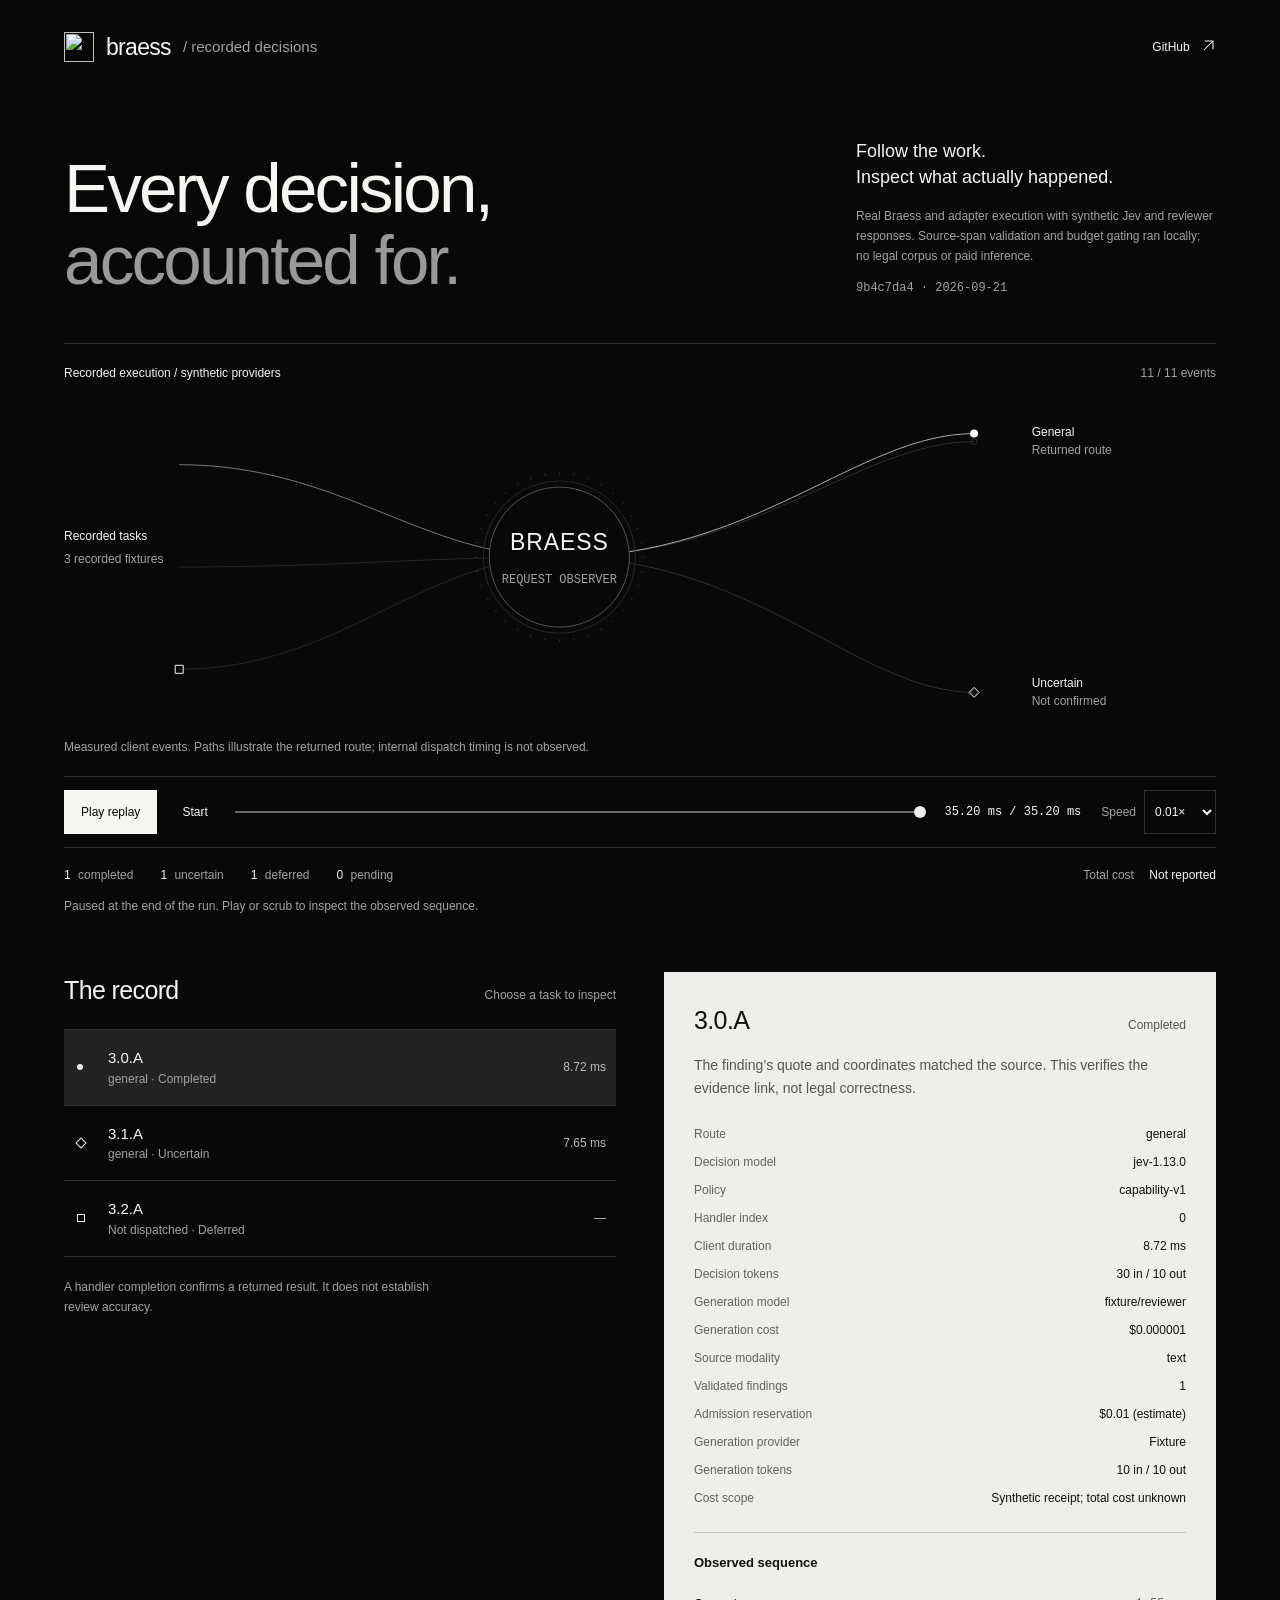
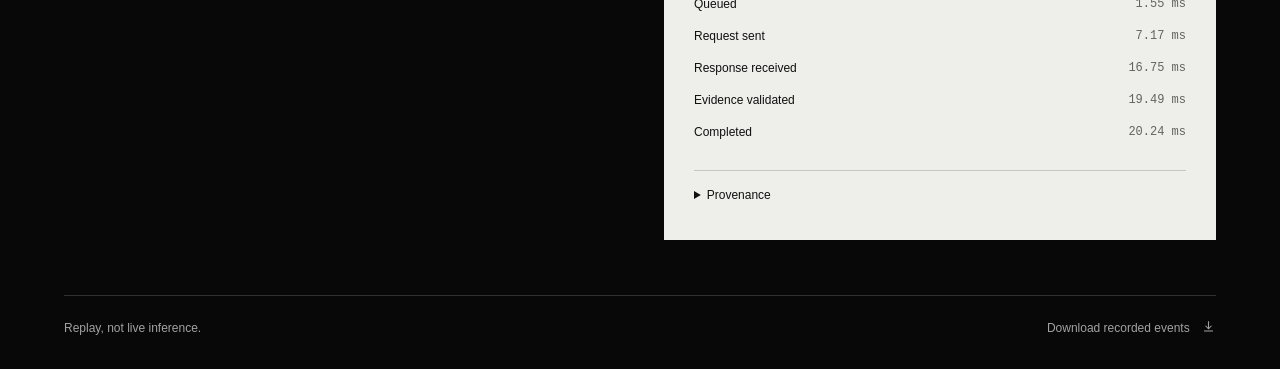
==== demo/web/index.html @ 8341dd3b "Replay validated fleet outcomes and budget deferrals" ====
<!doctype html>
<html lang="en">
<head>
<meta charset="utf-8"><meta name="viewport" content="width=device-width, initial-scale=1">
<meta name="theme-color" content="#080808"><meta name="robots" content="noindex">
<title>Recorded decisions — Braess Router</title>
<link rel="icon" href="/assets/mark.svg" type="image/svg+xml">
<link rel="stylesheet" href="style.css"><script src="app.js" defer></script>
</head>
<body>
<a class="skip" href="#controls">Skip to replay controls</a>
<header><a class="brand" href="https://copyleftdev.github.io/braess-router/"><img src="/assets/mark.svg" alt="" width="30" height="30">braess <span>/ recorded decisions</span></a><a href="https://github.com/copyleftdev/braess-router">GitHub <svg viewBox="0 0 20 20" aria-hidden="true"><path d="M4 16 16 4M5 4h11v11"/></svg></a></header>
<main>
<section class="intro"><h1>Every decision,<br><span>accounted for.</span></h1><div class="scope"><p>Follow the work.<br>Inspect what actually happened.</p><p id="scope">Loading the recorded run…</p><p class="run-id" id="run-id"></p></div></section>
<section class="instrument" aria-label="Recorded routing activity">
<div class="instrument-top"><span id="scope-label">Loading evidence</span><span id="event-count">—</span></div>
<div class="stage"><canvas id="flow" aria-hidden="true"></canvas><div class="intake">Recorded tasks<span id="task-total">—</span></div><div class="aperture"><strong>BRAESS</strong><span>REQUEST OBSERVER</span></div><div id="lanes"></div></div>
<p class="path-note">Measured client events. Paths illustrate the returned route; internal dispatch timing is not observed.</p>
<div id="controls" class="controls"><button id="play" disabled>Play replay</button><button id="reset" disabled>Start</button><label class="scrubber">Recorded time<input type="range" id="seek" min="0" max="1000" value="1000" disabled aria-label="Recorded time"></label><output id="time">—</output><label class="speed">Speed<select id="speed"><option value="0.001">0.001×</option><option value="0.01" selected>0.01×</option><option value="0.1">0.1×</option><option value="1">1×</option></select></label></div>
<div class="run-summary" aria-live="off"><p><strong id="completed">—</strong> completed</p><p><strong id="uncertain">—</strong> uncertain</p><p><strong id="deferred">—</strong> deferred</p><p><strong id="pending">—</strong> pending</p><p>Total cost <strong id="cost">Not reported</strong></p></div>
<p id="status" role="status" class="status">Loading replay data. No provider calls are made by this page.</p>
</section>
<section class="review" aria-label="Task evidence"><div class="task-index"><div class="section-title"><h2>The record</h2><span>Choose a task to inspect</span></div><div id="tasks"></div><p class="record-note">A handler completion confirms a returned result. It does not establish review accuracy.</p></div><aside class="evidence" aria-label="Selected task details"><div class="evidence-heading"><h2 id="selected-title">Select a task</h2><span id="selected-state"></span></div><p id="selected-description">The original event sequence will appear here.</p><dl id="facts"></dl><h3>Observed sequence</h3><ol id="sequence"></ol><details><summary>Provenance</summary><p id="provenance"></p></details></aside></section>
<footer><span>Replay, not live inference.</span><a href="replay.json" download>Download recorded events <svg viewBox="0 0 20 20" aria-hidden="true"><path d="M10 3v10m-4-4 4 4 4-4M4 16h12"/></svg></a></footer>
</main><noscript><p class="noscript">Enable JavaScript to explore the replay, or <a href="replay.json">read the recorded events</a>.</p></noscript>
</body></html>
---- demo/web/style.css ----
@font-face{font-family:Archivo;src:url('/assets/archivo-400.woff2') format('woff2');font-weight:400;font-display:swap}
@font-face{font-family:Archivo;src:url('/assets/archivo-600.woff2') format('woff2');font-weight:600;font-display:swap}
:root{--bg:#080808;--ink:#f5f5f2;--muted:#a2a2a2;--line:#303030;--paper:#eeeeea;--gutter:clamp(22px,5vw,76px)}
*{box-sizing:border-box}body{margin:0;background:var(--bg);color:var(--ink);font:400 15px/1.5 Archivo,Helvetica,sans-serif;-webkit-font-smoothing:antialiased}::selection{background:#eee;color:#080808}html{scrollbar-color:#777 var(--bg)}a{color:inherit;text-decoration:none;text-underline-offset:5px}a:hover{text-decoration:underline}button,input,select{font:inherit}button,select{cursor:pointer}button:disabled,input:disabled{opacity:.4;cursor:default}button:focus-visible,a:focus-visible,input:focus-visible,select:focus-visible,summary:focus-visible{outline:2px solid currentColor;outline-offset:5px}button{border:0;border-radius:0}svg{width:15px;height:15px;stroke:currentColor;fill:none;stroke-width:1.4;vertical-align:-2px;margin-left:8px}header,main{max-width:1600px;margin:auto;padding-inline:var(--gutter)}header{height:94px;display:flex;align-items:center;justify-content:space-between;gap:20px;font-size:12px}.brand{display:flex;align-items:center;gap:12px;font-size:23px;letter-spacing:-.03em}.brand span{color:var(--muted);font-size:15px;letter-spacing:0}p,h1,h2,h3{margin:0}.intro{display:flex;align-items:flex-end;justify-content:space-between;gap:50px;padding:44px 0 46px}h1{font-size:clamp(43px,5.4vw,80px);line-height:1.04;letter-spacing:-.04em;font-weight:400}h1 span{color:#999}.scope{max-width:360px}.scope>p:first-child{font-size:18px;line-height:1.45}.scope #scope{font-size:12px;line-height:1.65;color:var(--muted);margin-top:17px}.run-id{font:12px/1.5 monospace;color:var(--muted);margin-top:12px}.instrument{border-top:1px solid var(--line)}.instrument-top{display:flex;justify-content:space-between;padding:20px 0;font-size:12px;color:var(--muted);gap:20px}.instrument-top>span:first-child{color:var(--ink)}.stage{height:330px;position:relative}canvas{width:100%;height:100%;display:block}.intake{position:absolute;left:0;top:38%;font-size:12px}.intake span{display:block;color:var(--muted);margin-top:5px}.aperture{position:absolute;left:43%;top:47%;transform:translate(-50%,-50%);text-align:center;pointer-events:none}.aperture strong{font-size:23px;font-weight:400;letter-spacing:.04em}.aperture span{display:block;font:12px/1.5 monospace;color:var(--muted);margin-top:12px}.lane{position:absolute;left:84%;transform:translateY(-50%);font-size:12px;white-space:nowrap}.lane span{display:block;color:var(--muted);font-size:12px}.path-note{font-size:12px;color:var(--muted);padding:6px 0 20px}.controls{border-block:1px solid var(--line);padding:13px 0;display:flex;align-items:center;gap:20px}.controls button{min-height:44px;padding:10px 17px;background:var(--ink);color:var(--bg);font-size:12px}.controls button:hover:not(:disabled){background:#cecece}#reset{background:transparent;color:var(--ink);padding-inline:5px}.scrubber{flex:1;font-size:0}.scrubber input{width:100%;accent-color:var(--ink);cursor:pointer;min-height:35px}input[type=range]{appearance:none;background:transparent}input[type=range]::-webkit-slider-runnable-track{height:2px;background:#686868}input[type=range]::-webkit-slider-thumb{appearance:none;width:12px;height:12px;background:#eee;margin-top:-5px;border-radius:50%}input[type=range]::-moz-range-track{height:2px;background:#686868}input[type=range]::-moz-range-thumb{width:12px;height:12px;background:#eee;border:0}.controls output{font:12px/1.5 monospace;min-width:115px;text-align:right}.speed{font-size:12px;color:var(--muted);display:flex;align-items:center;gap:8px}select{font-size:12px;flex-shrink:0;background:var(--bg);color:var(--ink);padding:10px 6px;border:1px solid var(--line);border-radius:0;min-height:44px}.run-summary{display:flex;gap:27px;align-items:center;padding-top:18px;font-size:12px;color:var(--muted);font-variant-numeric:tabular-nums}.run-summary strong{font-weight:400;color:var(--ink);margin-right:4px}.run-summary p:last-child{margin-left:auto}.run-summary p:last-child strong{margin:0 0 0 12px}.status{font-size:12px;color:var(--muted);margin-top:13px;min-height:20px}.review{display:grid;grid-template-columns:1fr 1fr;gap:48px;margin-top:55px;margin-bottom:55px}.section-title{display:flex;justify-content:space-between;align-items:baseline;gap:16px;margin-bottom:20px}h2{font-size:25px;font-weight:400;letter-spacing:-.025em}.section-title span{font-size:12px;color:var(--muted)}.task-row{display:grid;grid-template-columns:22px 1fr auto;gap:12px;align-items:center;text-align:left;width:100%;border-top:1px solid var(--line);background:transparent;color:var(--ink);padding:17px 10px;min-height:65px}.task-row:last-child{border-bottom:1px solid var(--line)}.task-row:hover{background:#171717}.task-row[aria-pressed=true]{background:#222}.task-row small{display:block;font-size:12px;color:var(--muted)}.task-row>span:last-child{font-size:12px;color:#bbb}.signal{width:6px;height:6px;background:#eee;border-radius:50%;margin-left:3px}.task-row[data-state=task_uncertain] .signal{background:transparent;border:1px solid #eee;border-radius:0;transform:rotate(45deg);width:8px;height:8px}.record-note{font-size:12px;line-height:1.7;color:var(--muted);margin-top:20px;max-width:58ch}.evidence{background:var(--paper);color:#101010;padding:30px;align-self:start}.evidence-heading{display:flex;align-items:baseline;justify-content:space-between;gap:16px}.evidence-heading span{font-size:12px;color:#555}.evidence>p{font-size:14px;line-height:1.65;margin-top:15px;color:#555}.evidence dl{margin:25px 0;display:grid;grid-template-columns:1fr 1.4fr;gap:10px 16px;font-size:12px}.evidence dt{color:#626262}.evidence dd{margin:0;text-align:right;overflow-wrap:anywhere}.evidence h3{font-size:13px;font-weight:600;border-top:1px solid #c6c6c3;padding-top:20px}.evidence ol{list-style:none;padding:0;margin:15px 0 22px}.evidence li{display:flex;justify-content:space-between;gap:20px;font-size:12px;padding:7px 0}.evidence time{font-family:monospace;font-size:12px;color:#626262}.evidence details{font-size:12px;border-top:1px solid #c6c6c3;padding-top:15px}.evidence summary{cursor:pointer;min-height:24px}.evidence details p{font:12px/1.7 monospace;overflow-wrap:anywhere;margin-top:12px;color:#555}footer{border-top:1px solid var(--line);padding:23px 0 32px;display:flex;justify-content:space-between;gap:20px;font-size:12px;color:var(--muted)}.skip{position:fixed;left:20px;top:0;padding:15px;background:#eee;color:#111;z-index:5;transform:translateY(-150%)}.skip:focus{transform:none}.noscript{padding:30px}
@media(max-width:850px){.intro{gap:25px}.scope{max-width:270px}.review{gap:25px}.aperture strong{font-size:19px}.aperture span{font-size:12px}.lane{left:82%}.controls{gap:12px}.speed{font-size:0}.controls output{min-width:100px}}
@media(max-width:600px){header{height:76px}.brand{font-size:21px}.brand span{font-size:12px;max-width:100px;line-height:1.2}.brand img{width:24px}.intro{display:block;padding:26px 0 30px}h1{font-size:50px}.scope{max-width:none;margin-top:24px}.scope>p:first-child{font-size:16px}.scope #scope{margin-top:12px}.run-id{font-size:12px}.stage{height:300px}.aperture{left:43%;top:47%}.aperture strong{font-size:15px}.aperture span{display:none}.lane{left:76%;font-size:12px}.lane span{font-size:12px}.intake{top:0;font-size:12px}.intake span{display:inline;margin-left:6px}.controls{flex-wrap:wrap;gap:12px}.controls button{padding:10px 12px}.scrubber{order:5;flex-basis:100%}.controls output{margin-left:auto}.speed{font-size:0}.run-summary{gap:12px;flex-wrap:wrap}.run-summary p:last-child{margin-left:0;flex-basis:100%}.path-note{line-height:1.7}.review{grid-template-columns:1fr;margin-top:35px;gap:28px}.section-title span{font-size:12px}.evidence{padding:24px}.instrument-top{font-size:12px}.evidence dl{grid-template-columns:1fr 1.5fr}.status{line-height:1.7}footer{align-items:baseline;font-size:12px}.task-row{min-height:67px}}
@media(prefers-reduced-motion:reduce){*{scroll-behavior:auto!important}}

.task-row[data-state=task_deferred] .signal{background:transparent;border:1px solid #eee;border-radius:0;width:8px;height:8px}
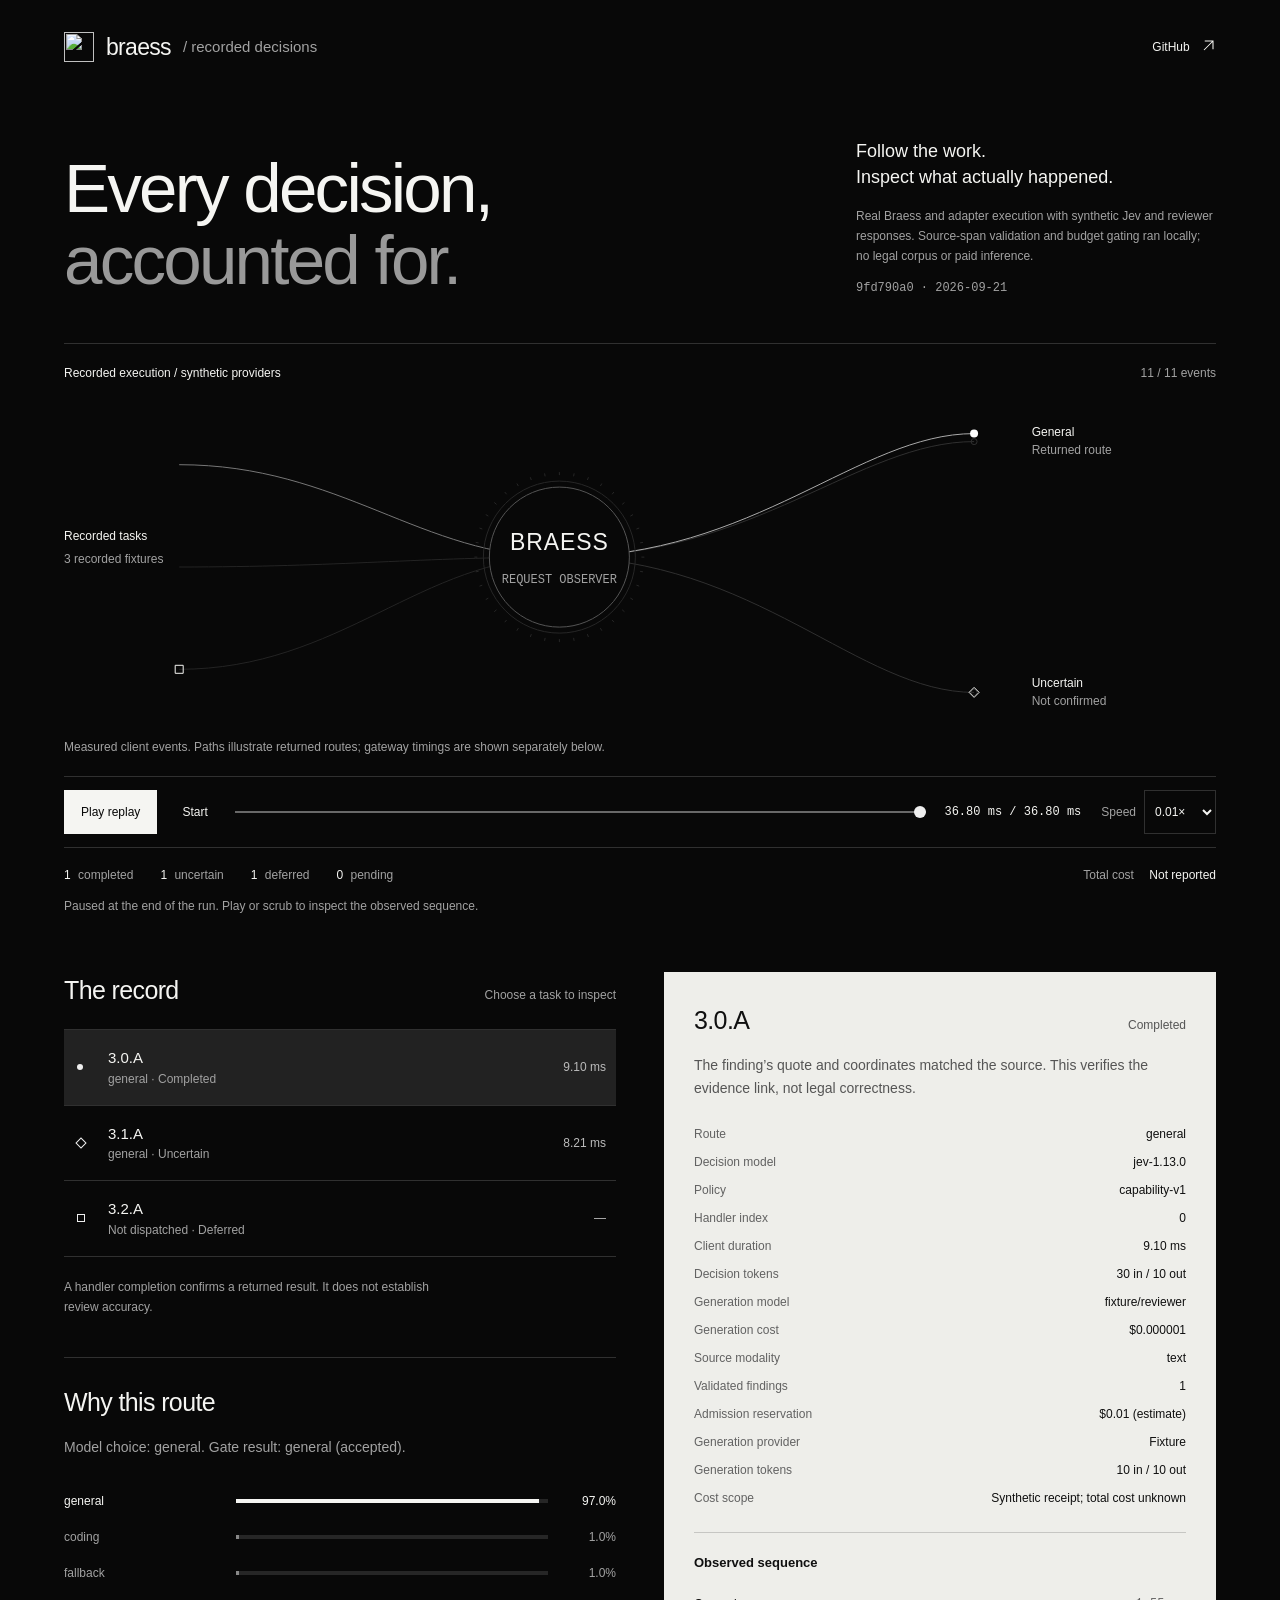
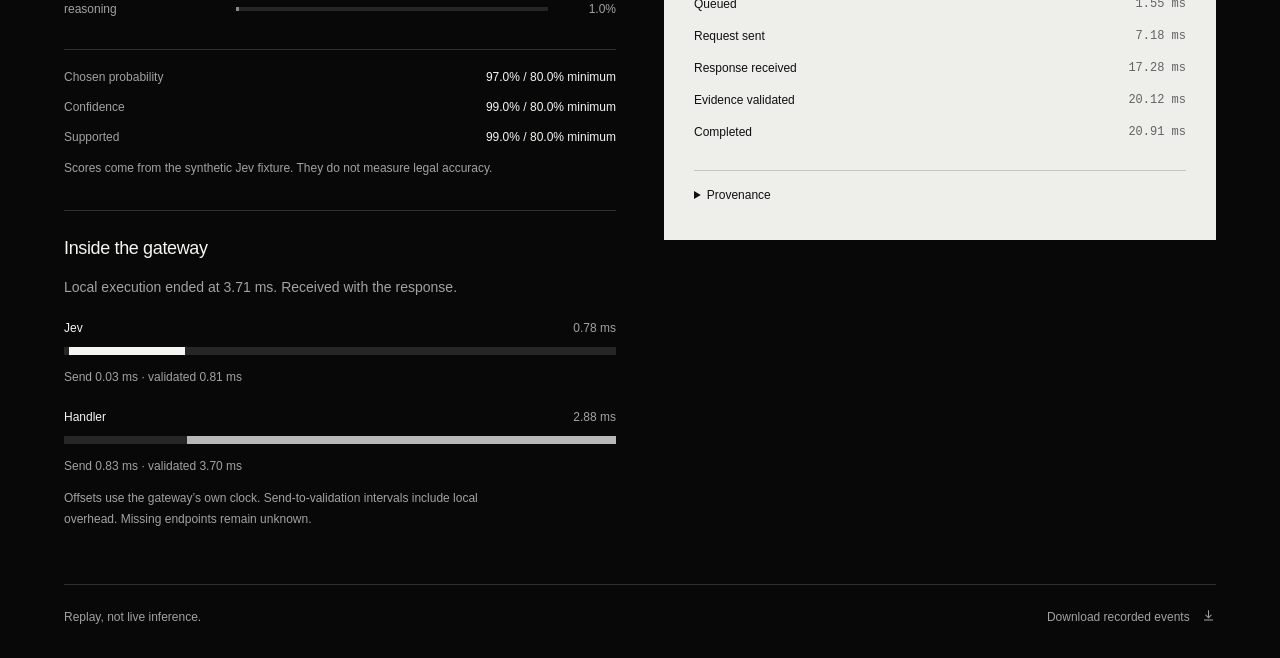
==== commit 26f93409: "Visualize routing evidence and capture a replay film draft" ====
--- a/demo/web/index.html
+++ b/demo/web/index.html
@@ -15,12 +15,35 @@
 <section class="instrument" aria-label="Recorded routing activity">
 <div class="instrument-top"><span id="scope-label">Loading evidence</span><span id="event-count">—</span></div>
 <div class="stage"><canvas id="flow" aria-hidden="true"></canvas><div class="intake">Recorded tasks<span id="task-total">—</span></div><div class="aperture"><strong>BRAESS</strong><span>REQUEST OBSERVER</span></div><div id="lanes"></div></div>
-<p class="path-note">Measured client events. Paths illustrate the returned route; internal dispatch timing is not observed.</p>
+<p class="path-note">Measured client events. Paths illustrate returned routes; gateway timings are shown separately below.</p>
 <div id="controls" class="controls"><button id="play" disabled>Play replay</button><button id="reset" disabled>Start</button><label class="scrubber">Recorded time<input type="range" id="seek" min="0" max="1000" value="1000" disabled aria-label="Recorded time"></label><output id="time">—</output><label class="speed">Speed<select id="speed"><option value="0.001">0.001×</option><option value="0.01" selected>0.01×</option><option value="0.1">0.1×</option><option value="1">1×</option></select></label></div>
 <div class="run-summary" aria-live="off"><p><strong id="completed">—</strong> completed</p><p><strong id="uncertain">—</strong> uncertain</p><p><strong id="deferred">—</strong> deferred</p><p><strong id="pending">—</strong> pending</p><p>Total cost <strong id="cost">Not reported</strong></p></div>
 <p id="status" role="status" class="status">Loading replay data. No provider calls are made by this page.</p>
 </section>
-<section class="review" aria-label="Task evidence"><div class="task-index"><div class="section-title"><h2>The record</h2><span>Choose a task to inspect</span></div><div id="tasks"></div><p class="record-note">A handler completion confirms a returned result. It does not establish review accuracy.</p></div><aside class="evidence" aria-label="Selected task details"><div class="evidence-heading"><h2 id="selected-title">Select a task</h2><span id="selected-state"></span></div><p id="selected-description">The original event sequence will appear here.</p><dl id="facts"></dl><h3>Observed sequence</h3><ol id="sequence"></ol><details><summary>Provenance</summary><p id="provenance"></p></details></aside></section>
+<section class="review" aria-label="Task evidence">
+  <div class="task-index">
+    <div class="section-title"><h2>The record</h2><span>Choose a task to inspect</span></div>
+    <div id="tasks"></div>
+    <p class="record-note">A handler completion confirms a returned result. It does not establish review accuracy.</p>
+    <section class="decision-study" aria-labelledby="decision-heading">
+      <h2 id="decision-heading">Why this route</h2>
+      <p id="decision-summary">Select a recorded task to inspect its decision.</p>
+      <div id="route-scores" aria-label="Recorded route probabilities"></div>
+      <dl id="gate-scores"></dl>
+      <p id="score-note" class="study-note" hidden>Scores come from the synthetic Jev fixture. They do not measure legal accuracy.</p>
+      <h3>Inside the gateway</h3>
+      <p id="timing-summary">No timing evidence selected.</p>
+      <div id="stage-times"></div>
+      <p class="study-note">Offsets use the gateway’s own clock. Send-to-validation intervals include local overhead. Missing endpoints remain unknown.</p>
+    </section>
+  </div>
+  <aside class="evidence" aria-label="Selected task details">
+    <div class="evidence-heading"><h2 id="selected-title">Select a task</h2><span id="selected-state"></span></div>
+    <p id="selected-description">The original event sequence will appear here.</p>
+    <dl id="facts"></dl><h3>Observed sequence</h3><ol id="sequence"></ol>
+    <details><summary>Provenance</summary><p id="provenance"></p></details>
+  </aside>
+</section>
 <footer><span>Replay, not live inference.</span><a href="replay.json" download>Download recorded events <svg viewBox="0 0 20 20" aria-hidden="true"><path d="M10 3v10m-4-4 4 4 4-4M4 16h12"/></svg></a></footer>
 </main><noscript><p class="noscript">Enable JavaScript to explore the replay, or <a href="replay.json">read the recorded events</a>.</p></noscript>
 </body></html>
--- a/demo/web/style.css
+++ b/demo/web/style.css
@@ -7,3 +7,15 @@
 @media(prefers-reduced-motion:reduce){*{scroll-behavior:auto!important}}
 
 .task-row[data-state=task_deferred] .signal{background:transparent;border:1px solid #eee;border-radius:0;width:8px;height:8px}
+.decision-study{margin-top:40px;border-top:1px solid var(--line);padding-top:26px}
+.decision-study>p{font-size:14px;line-height:1.65;color:var(--muted);margin-top:14px;max-width:65ch}
+.decision-study h3{font-size:18px;font-weight:400;letter-spacing:-.02em;margin-top:32px;border-top:1px solid var(--line);padding-top:24px}
+#route-scores{margin-top:24px}.score-row{display:grid;grid-template-columns:minmax(70px,1fr) 2fr 52px;align-items:center;gap:16px;padding:9px 0;font-size:12px;color:var(--muted)}
+.score-row[data-choice=true]{color:var(--ink)}.score-track{height:4px;background:#262626;position:relative}.score-fill{display:block;height:100%;background:#888}.score-row[data-choice=true] .score-fill{background:var(--ink)}
+.score-value{text-align:right;font-variant-numeric:tabular-nums}.score-row>span:first-child{overflow-wrap:anywhere}
+#gate-scores{display:grid;grid-template-columns:1fr auto;gap:12px;font-size:12px;margin:22px 0 0;border-top:1px solid var(--line);padding-top:18px}
+#gate-scores:empty{display:none}#gate-scores dt{color:var(--muted)}#gate-scores dd{margin:0;text-align:right;font-variant-numeric:tabular-nums}
+.decision-study .study-note{font-size:12px;line-height:1.7;color:var(--muted);margin-top:12px}
+.timing-row{margin-top:20px}.timing-label{display:flex;justify-content:space-between;gap:16px;font-size:12px}.timing-label>span:last-child{font-variant-numeric:tabular-nums;color:var(--muted)}
+.timing-track{height:8px;background:#262626;position:relative;margin-top:10px}.timing-fill{position:absolute;height:100%;background:#b7b7b7}.timing-row:first-child .timing-fill{background:var(--ink)}
+@media(max-width:600px){.score-row{gap:12px;grid-template-columns:80px 1fr 45px}#gate-scores{gap:10px 12px}.decision-study{margin-top:32px}}
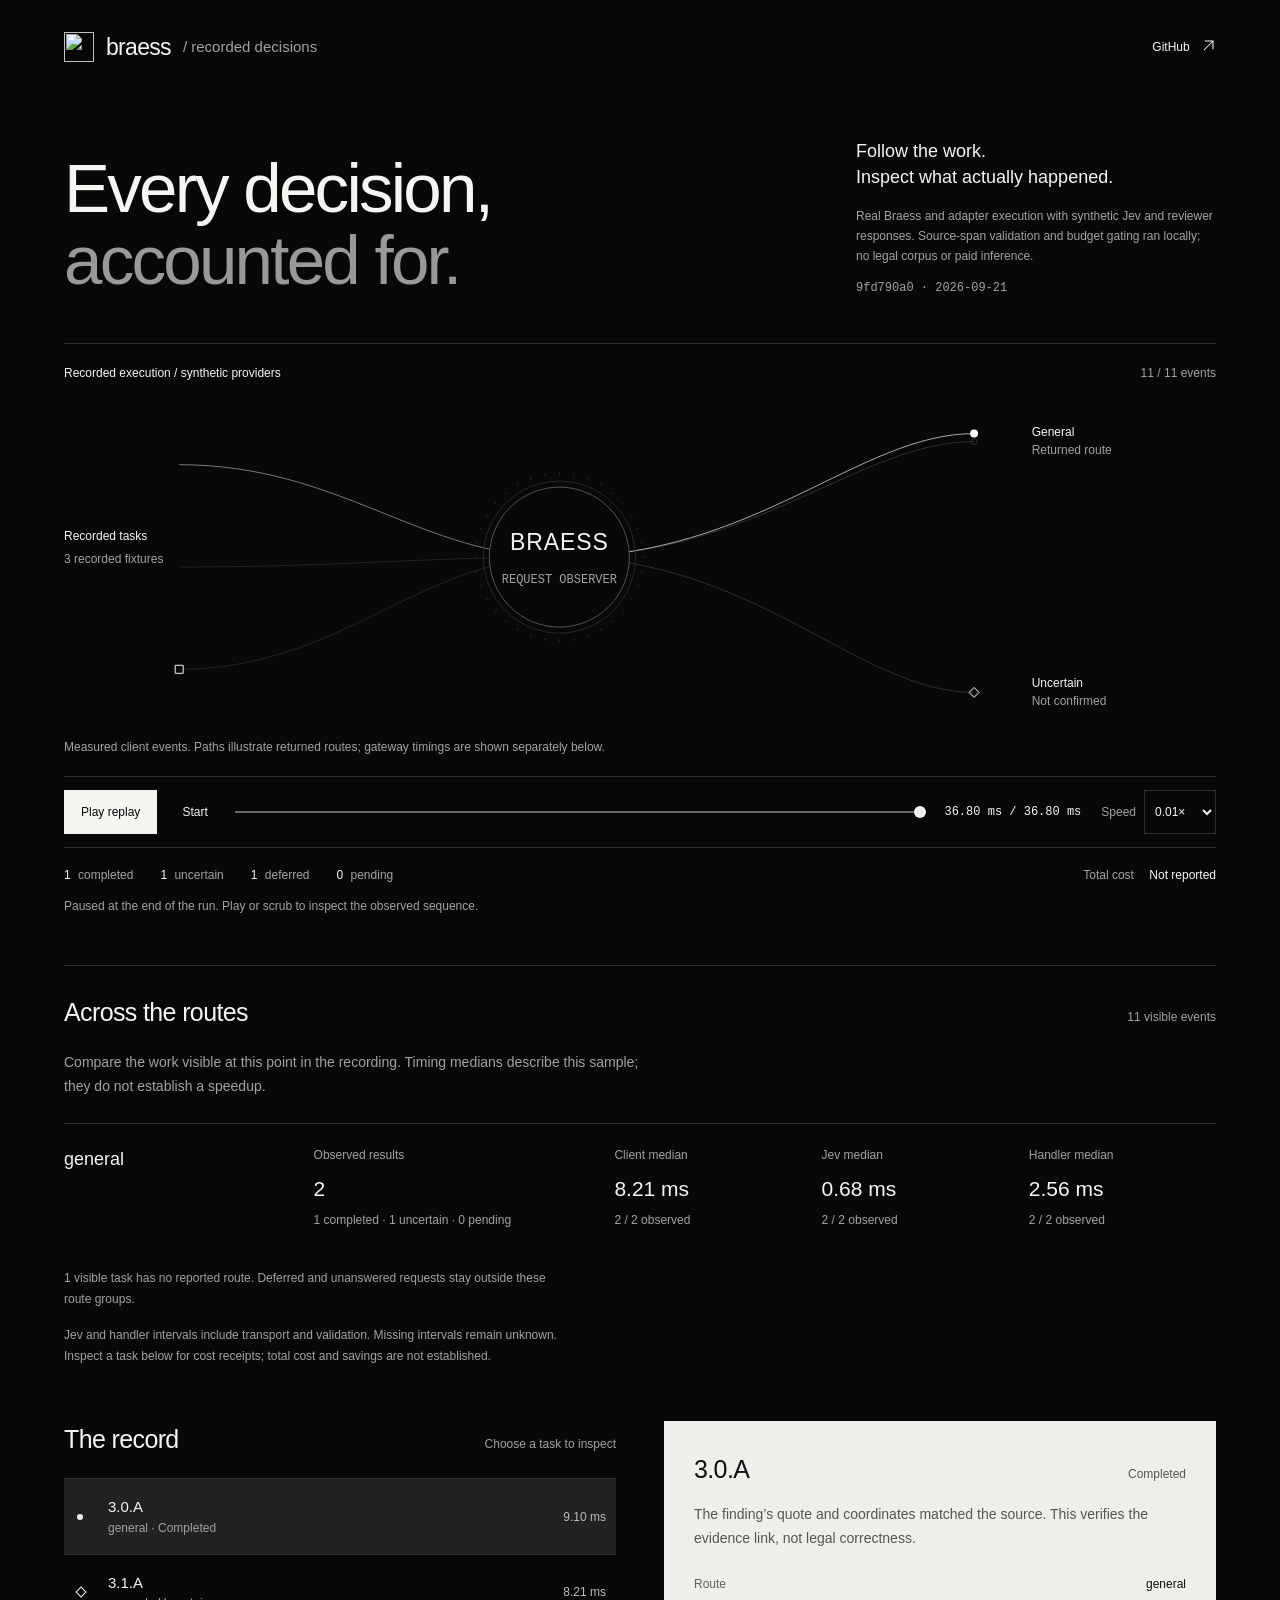
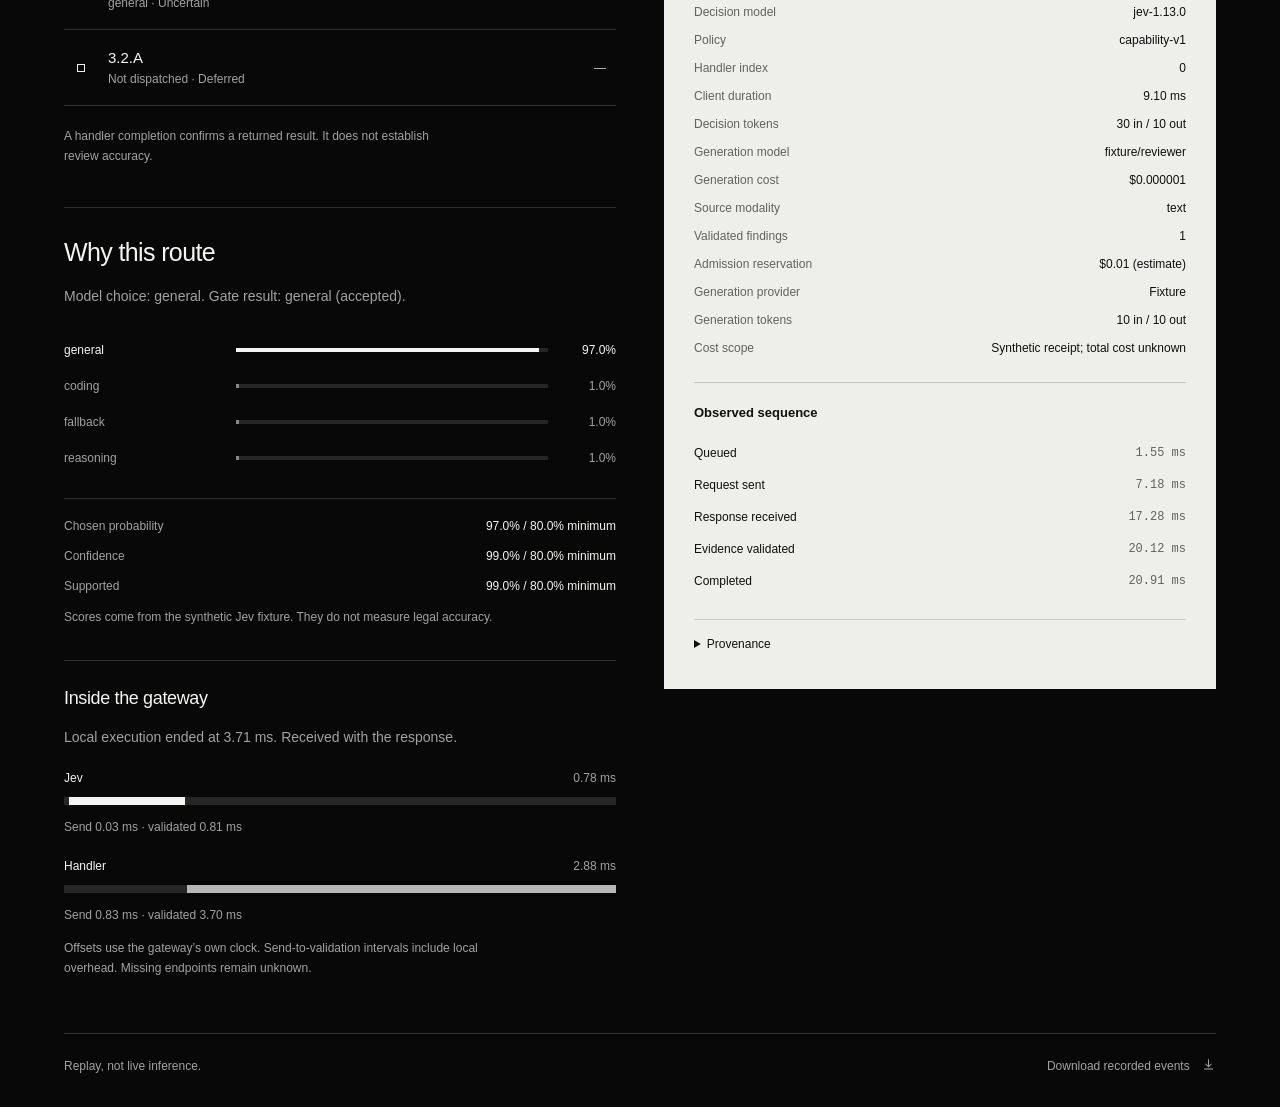
==== commit 7643ded9: "Show clock-bound route comparisons in discovery replay" ====
--- a/demo/web/index.html
+++ b/demo/web/index.html
@@ -5,7 +5,7 @@
 <meta name="theme-color" content="#080808"><meta name="robots" content="noindex">
 <title>Recorded decisions — Braess Router</title>
 <link rel="icon" href="/assets/mark.svg" type="image/svg+xml">
-<link rel="stylesheet" href="style.css"><script src="app.js" defer></script>
+<link rel="stylesheet" href="style.css"><script src="app.js" defer></script><link rel="stylesheet" href="inspector.css"><script src="inspector.js" defer></script>
 </head>
 <body>
 <a class="skip" href="#controls">Skip to replay controls</a>
@@ -19,6 +19,13 @@
 <div id="controls" class="controls"><button id="play" disabled>Play replay</button><button id="reset" disabled>Start</button><label class="scrubber">Recorded time<input type="range" id="seek" min="0" max="1000" value="1000" disabled aria-label="Recorded time"></label><output id="time">—</output><label class="speed">Speed<select id="speed"><option value="0.001">0.001×</option><option value="0.01" selected>0.01×</option><option value="0.1">0.1×</option><option value="1">1×</option></select></label></div>
 <div class="run-summary" aria-live="off"><p><strong id="completed">—</strong> completed</p><p><strong id="uncertain">—</strong> uncertain</p><p><strong id="deferred">—</strong> deferred</p><p><strong id="pending">—</strong> pending</p><p>Total cost <strong id="cost">Not reported</strong></p></div>
 <p id="status" role="status" class="status">Loading replay data. No provider calls are made by this page.</p>
+</section>
+<section class="route-comparison" aria-labelledby="comparison-heading">
+<div class="section-title"><h2 id="comparison-heading">Across the routes</h2><span id="comparison-clock">Waiting for observations</span></div>
+<p>Compare the work visible at this point in the recording. Timing medians describe this sample; they do not establish a speedup.</p>
+<div id="route-comparison"></div>
+<p id="comparison-unrouted"></p>
+<p class="comparison-note">Jev and handler intervals include transport and validation. Missing intervals remain unknown. Inspect a task below for cost receipts; total cost and savings are not established.</p>
 </section>
 <section class="review" aria-label="Task evidence">
   <div class="task-index">
@@ -40,10 +47,18 @@
   <aside class="evidence" aria-label="Selected task details">
     <div class="evidence-heading"><h2 id="selected-title">Select a task</h2><span id="selected-state"></span></div>
     <p id="selected-description">The original event sequence will appear here.</p>
-    <dl id="facts"></dl><h3>Observed sequence</h3><ol id="sequence"></ol>
+    <dl id="facts"></dl><section id="linked-findings" hidden aria-labelledby="findings-heading"><h3 id="findings-heading">Source-linked findings</h3><p id="findings-status" role="status"></p><div id="finding-list"></div></section><h3>Observed sequence</h3><ol id="sequence"></ol>
     <details><summary>Provenance</summary><p id="provenance"></p></details>
   </aside>
 </section>
+<section id="source-inspector" hidden aria-labelledby="source-heading">
+<div class="source-heading"><h2 id="source-heading">Back to the source.</h2><p id="source-context">Private OCR inspection. No finding-to-task association is selected.</p></div>
+<p id="source-selection" role="status" hidden></p><p id="source-status" role="status">Verifying source assets…</p>
+<div id="source-content" hidden>
+<div class="source-controls"><label>Page <select id="source-page" aria-label="Source page"></select></label><label>View <select id="source-zoom"><option value="fit">Fit width</option><option value="native">Source size</option></select></label><button id="source-overlay" aria-pressed="true">Show word location</button><span id="source-dimensions"></span></div>
+<div class="source-grid"><div class="source-viewport" tabindex="0" aria-label="Source image; scroll to inspect at source size"><div id="source-sheet"><span id="source-image-slot"></span><svg id="source-boxes" aria-hidden="true"><rect id="source-box"/></svg></div></div>
+<aside class="source-reading"><h3>Recognized text</h3><p>Choose an OCR word to locate it on the page. These locations are extraction evidence, not reviewer findings.</p><label for="source-word">Word on this page</label><select id="source-word"></select><p id="source-word-detail"></p><div id="source-transcript" tabindex="0" aria-label="Page transcript"></div><details><summary>Source provenance</summary><dl id="source-provenance"></dl></details></aside></div>
+</div></section>
 <footer><span>Replay, not live inference.</span><a href="replay.json" download>Download recorded events <svg viewBox="0 0 20 20" aria-hidden="true"><path d="M10 3v10m-4-4 4 4 4-4M4 16h12"/></svg></a></footer>
 </main><noscript><p class="noscript">Enable JavaScript to explore the replay, or <a href="replay.json">read the recorded events</a>.</p></noscript>
 </body></html>
--- a/demo/web/style.css
+++ b/demo/web/style.css
@@ -7,6 +7,8 @@
 @media(prefers-reduced-motion:reduce){*{scroll-behavior:auto!important}}
 
 .task-row[data-state=task_deferred] .signal{background:transparent;border:1px solid #eee;border-radius:0;width:8px;height:8px}
+.route-comparison{margin:48px 0;border-top:1px solid var(--line);padding-top:28px}.route-comparison>p{max-width:75ch;font-size:14px;line-height:1.7;color:var(--muted);margin:14px 0 24px}.comparison-row{display:grid;grid-template-columns:minmax(100px,1fr) minmax(0,4fr);gap:24px;border-top:1px solid var(--line);padding:22px 0}.comparison-row h3{font-size:18px;font-weight:400;overflow-wrap:anywhere;margin:0}.comparison-row dl{display:grid;grid-template-columns:1.5fr repeat(3,1fr);gap:20px;margin:0}.comparison-row dt{font-size:12px;color:var(--muted)}.comparison-row dd{margin:9px 0 0;font-size:21px;font-variant-numeric:tabular-nums}.comparison-row small{display:block;font-size:12px;line-height:1.6;color:var(--muted);margin-top:7px}.comparison-empty{padding:24px 0;border-top:1px solid var(--line);font-size:16px}.route-comparison .comparison-note{font-size:12px;margin-bottom:0}#comparison-unrouted{font-size:12px;margin:16px 0}.route-comparison .section-title{align-items:baseline}
+@media(max-width:850px){.comparison-row{grid-template-columns:1fr}.comparison-row dl{gap:16px}}@media(max-width:600px){.route-comparison{margin:36px 0}.comparison-row dl{grid-template-columns:1fr 1fr;gap:24px 16px}.comparison-row dd{font-size:20px}.route-comparison .section-title{align-items:flex-start;gap:16px}.route-comparison .section-title span{text-align:right}.comparison-row{padding:24px 0}}
 .decision-study{margin-top:40px;border-top:1px solid var(--line);padding-top:26px}
 .decision-study>p{font-size:14px;line-height:1.65;color:var(--muted);margin-top:14px;max-width:65ch}
 .decision-study h3{font-size:18px;font-weight:400;letter-spacing:-.02em;margin-top:32px;border-top:1px solid var(--line);padding-top:24px}
@@ -19,3 +21,7 @@
 .timing-row{margin-top:20px}.timing-label{display:flex;justify-content:space-between;gap:16px;font-size:12px}.timing-label>span:last-child{font-variant-numeric:tabular-nums;color:var(--muted)}
 .timing-track{height:8px;background:#262626;position:relative;margin-top:10px}.timing-fill{position:absolute;height:100%;background:#b7b7b7}.timing-row:first-child .timing-fill{background:var(--ink)}
 @media(max-width:600px){.score-row{gap:12px;grid-template-columns:80px 1fr 45px}#gate-scores{gap:10px 12px}.decision-study{margin-top:32px}}
+#linked-findings{margin:28px 0}#findings-status{font-size:14px;line-height:1.65;color:#555;margin:14px 0 20px}.linked-finding{border-bottom:1px solid #c6c6c3;padding:0 0 22px;margin-bottom:22px}.linked-finding h4{font-size:12px;font-weight:600;margin:0 0 12px}.linked-finding blockquote{font-size:22px;line-height:1.45;letter-spacing:-.02em;margin:0 0 14px;overflow-wrap:anywhere}.linked-finding p{font-size:14px;line-height:1.65;color:#555;margin:0}.linked-finding .finding-location{font-size:12px;color:#626262;margin-top:14px;font-variant-numeric:tabular-nums}
+
+.lane{max-width:16%;white-space:normal;overflow-wrap:anywhere}@media(max-width:600px){.lane{max-width:24%}}
+.review{grid-template-columns:minmax(0,1fr) minmax(0,1fr)}.task-index,.evidence{min-width:0}.task-row{grid-template-columns:22px minmax(0,1fr) auto}.task-row>span:nth-child(2),.evidence-heading h2{min-width:0;overflow-wrap:anywhere}.evidence-heading>span{flex-shrink:0}@media(max-width:600px){.review{grid-template-columns:minmax(0,1fr)}}
--- a/demo/web/inspector.css
+++ b/demo/web/inspector.css
@@ -0,0 +1,5 @@
+#source-inspector{border-top:1px solid var(--line);padding:38px 0 56px}.source-heading{display:flex;justify-content:space-between;gap:30px;align-items:baseline}.source-heading h2{font-size:36px;letter-spacing:-.03em}.source-heading p{max-width:48ch;color:var(--muted);font-size:14px}#source-status{font-size:12px;color:var(--muted);margin:16px 0 24px}.source-controls{display:flex;gap:22px;align-items:center;border-block:1px solid var(--line);padding:12px 0;font-size:12px}.source-controls label{display:flex;gap:10px;align-items:center}.source-controls button{background:transparent;border:1px solid #777;color:var(--ink);min-height:44px;padding:10px 14px}.source-controls button[aria-pressed=true]{background:var(--ink);color:var(--bg)}#source-dimensions{margin-left:auto;color:var(--muted);font-variant-numeric:tabular-nums}.source-grid{display:grid;grid-template-columns:minmax(0,1.65fr) minmax(0,1fr);gap:36px;margin-top:26px}.source-viewport{overflow:auto;max-height:800px;background:#181818;border:1px solid var(--line)}#source-sheet{position:relative;width:100%;line-height:0}#source-sheet img{display:block;width:100%;height:auto}#source-boxes{position:absolute;inset:0;width:100%;height:100%;margin:0;pointer-events:none}#source-box,.finding-box{fill:#000;fill-opacity:.12;stroke:#000;stroke-width:2;vector-effect:non-scaling-stroke;stroke-dasharray:4 2}.source-reading{min-width:0}.source-reading h3{font-size:24px;font-weight:400;letter-spacing:-.025em}.source-reading>p{font-size:14px;line-height:1.7;color:var(--muted);margin:14px 0 22px}.source-reading label{display:block;font-size:12px;margin:20px 0 8px}#source-word{width:100%;font-size:14px}#source-word-detail{font-size:12px;font-variant-numeric:tabular-nums}#source-transcript{max-height:340px;overflow:auto;line-height:1.85;font-size:16px;background:var(--paper);color:#101010;padding:24px;overflow-wrap:anywhere}#source-transcript mark{background:#111;color:#fff;padding:2px}.source-reading details{margin-top:24px;border-top:1px solid var(--line);padding-top:18px;font-size:12px}.source-reading summary{cursor:pointer;min-height:28px}.source-reading dl{margin:18px 0}.source-reading dt{color:var(--muted);margin-top:12px}.source-reading dd{margin:4px 0 0;overflow-wrap:anywhere;font:12px/1.7 monospace}.source-viewport:focus-visible,#source-transcript:focus-visible{outline:2px solid var(--ink);outline-offset:4px}
+@media(max-width:800px){.source-grid{grid-template-columns:1fr;gap:28px}.source-heading{display:block}.source-heading p{margin-top:14px}.source-controls{flex-wrap:wrap;gap:12px}#source-dimensions{margin-left:0}.source-viewport{max-height:550px}.source-reading{max-width:75ch}}
+
+#source-selection{font-size:14px;line-height:1.65;margin-top:18px;color:var(--ink)}.inspect-source{background:#101010;color:#eeeeea;min-height:44px;padding:10px 14px;margin:16px 10px 0 0;font-size:12px}.inspect-source:hover{background:#303030}
+.source-heading p{min-width:0;overflow-wrap:anywhere}
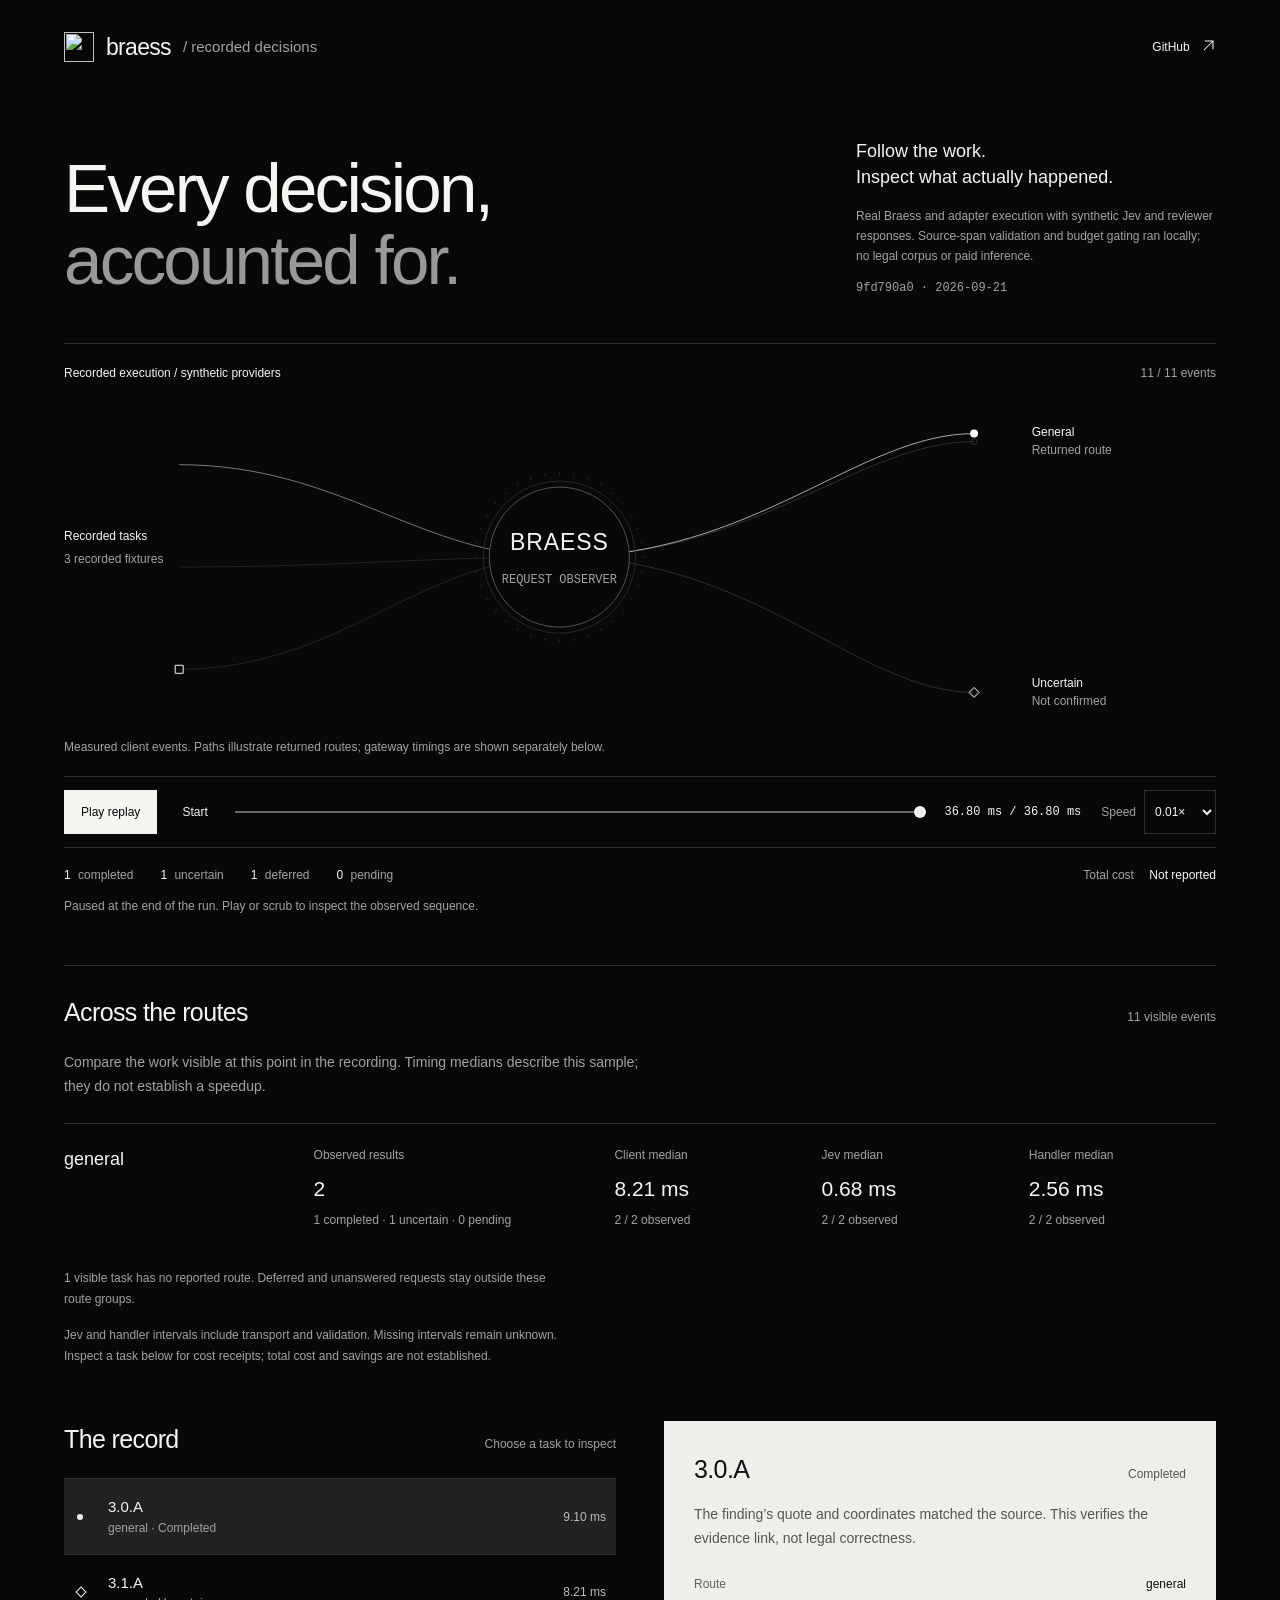
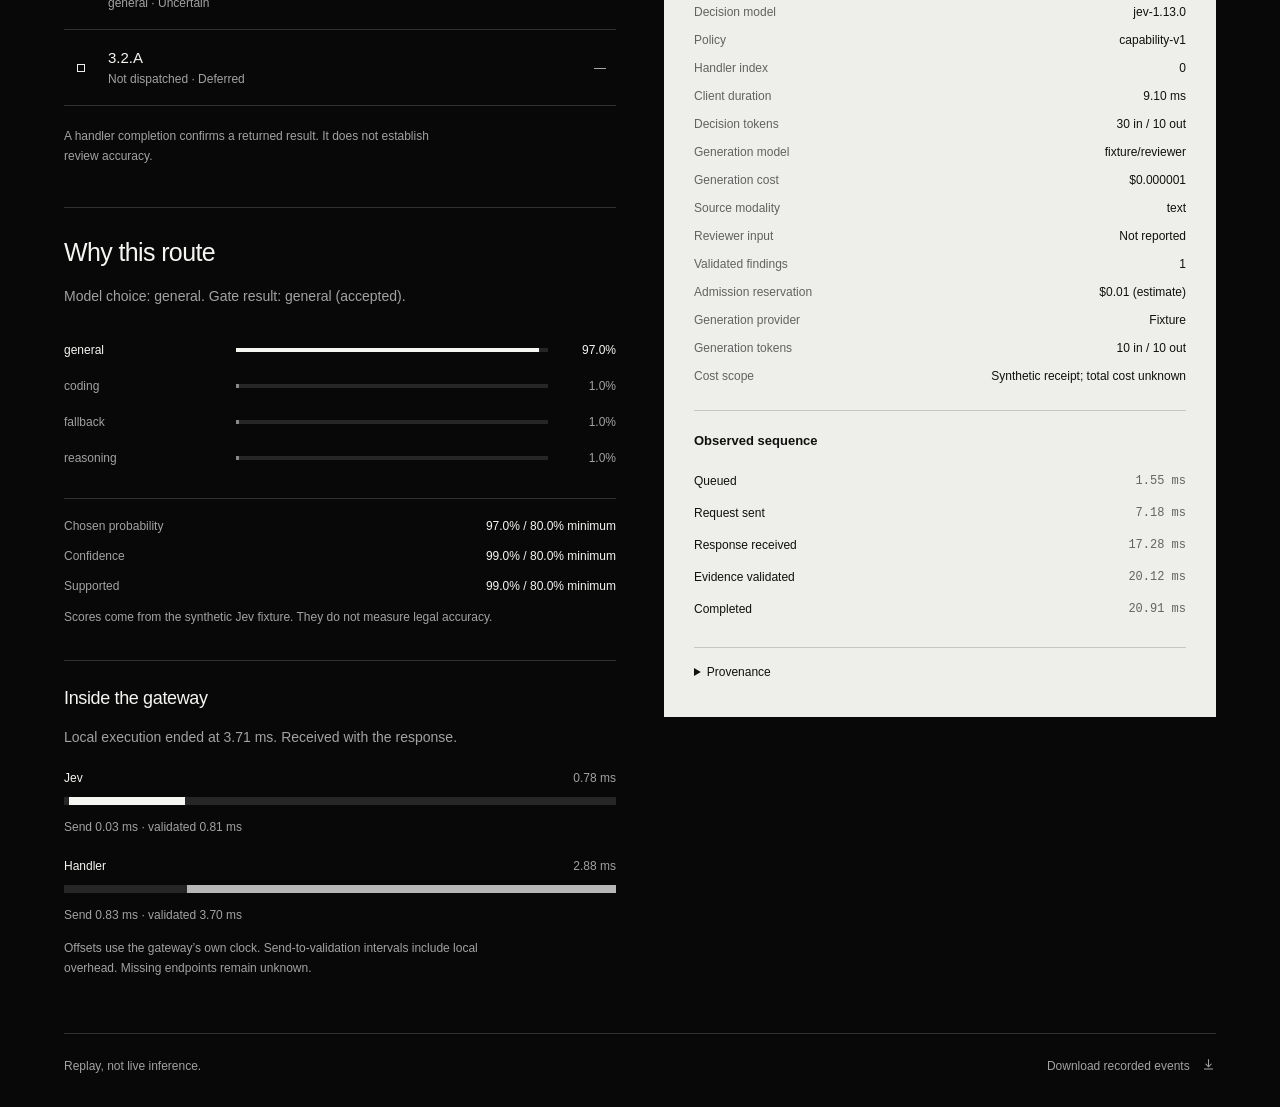
==== commit 43992f8c: "Connect image input receipts to submitted source pages" ====
--- a/demo/web/index.html
+++ b/demo/web/index.html
@@ -47,7 +47,7 @@
   <aside class="evidence" aria-label="Selected task details">
     <div class="evidence-heading"><h2 id="selected-title">Select a task</h2><span id="selected-state"></span></div>
     <p id="selected-description">The original event sequence will appear here.</p>
-    <dl id="facts"></dl><section id="linked-findings" hidden aria-labelledby="findings-heading"><h3 id="findings-heading">Source-linked findings</h3><p id="findings-status" role="status"></p><div id="finding-list"></div></section><h3>Observed sequence</h3><ol id="sequence"></ol>
+    <dl id="facts"></dl><section id="submitted-pages" hidden aria-labelledby="submitted-heading"><h3 id="submitted-heading">Submitted scan pages</h3><p id="submitted-status" role="status"></p><div id="submitted-actions"></div></section><section id="linked-findings" hidden aria-labelledby="findings-heading"><h3 id="findings-heading">Source-linked findings</h3><p id="findings-status" role="status"></p><div id="finding-list"></div></section><h3>Observed sequence</h3><ol id="sequence"></ol>
     <details><summary>Provenance</summary><p id="provenance"></p></details>
   </aside>
 </section>
--- a/demo/web/inspector.css
+++ b/demo/web/inspector.css
@@ -3,3 +3,5 @@
 
 #source-selection{font-size:14px;line-height:1.65;margin-top:18px;color:var(--ink)}.inspect-source{background:#101010;color:#eeeeea;min-height:44px;padding:10px 14px;margin:16px 10px 0 0;font-size:12px}.inspect-source:hover{background:#303030}
 .source-heading p{min-width:0;overflow-wrap:anywhere}
+
+#submitted-pages{padding-bottom:24px}#submitted-status{font-size:13px;line-height:1.8;margin-top:12px}
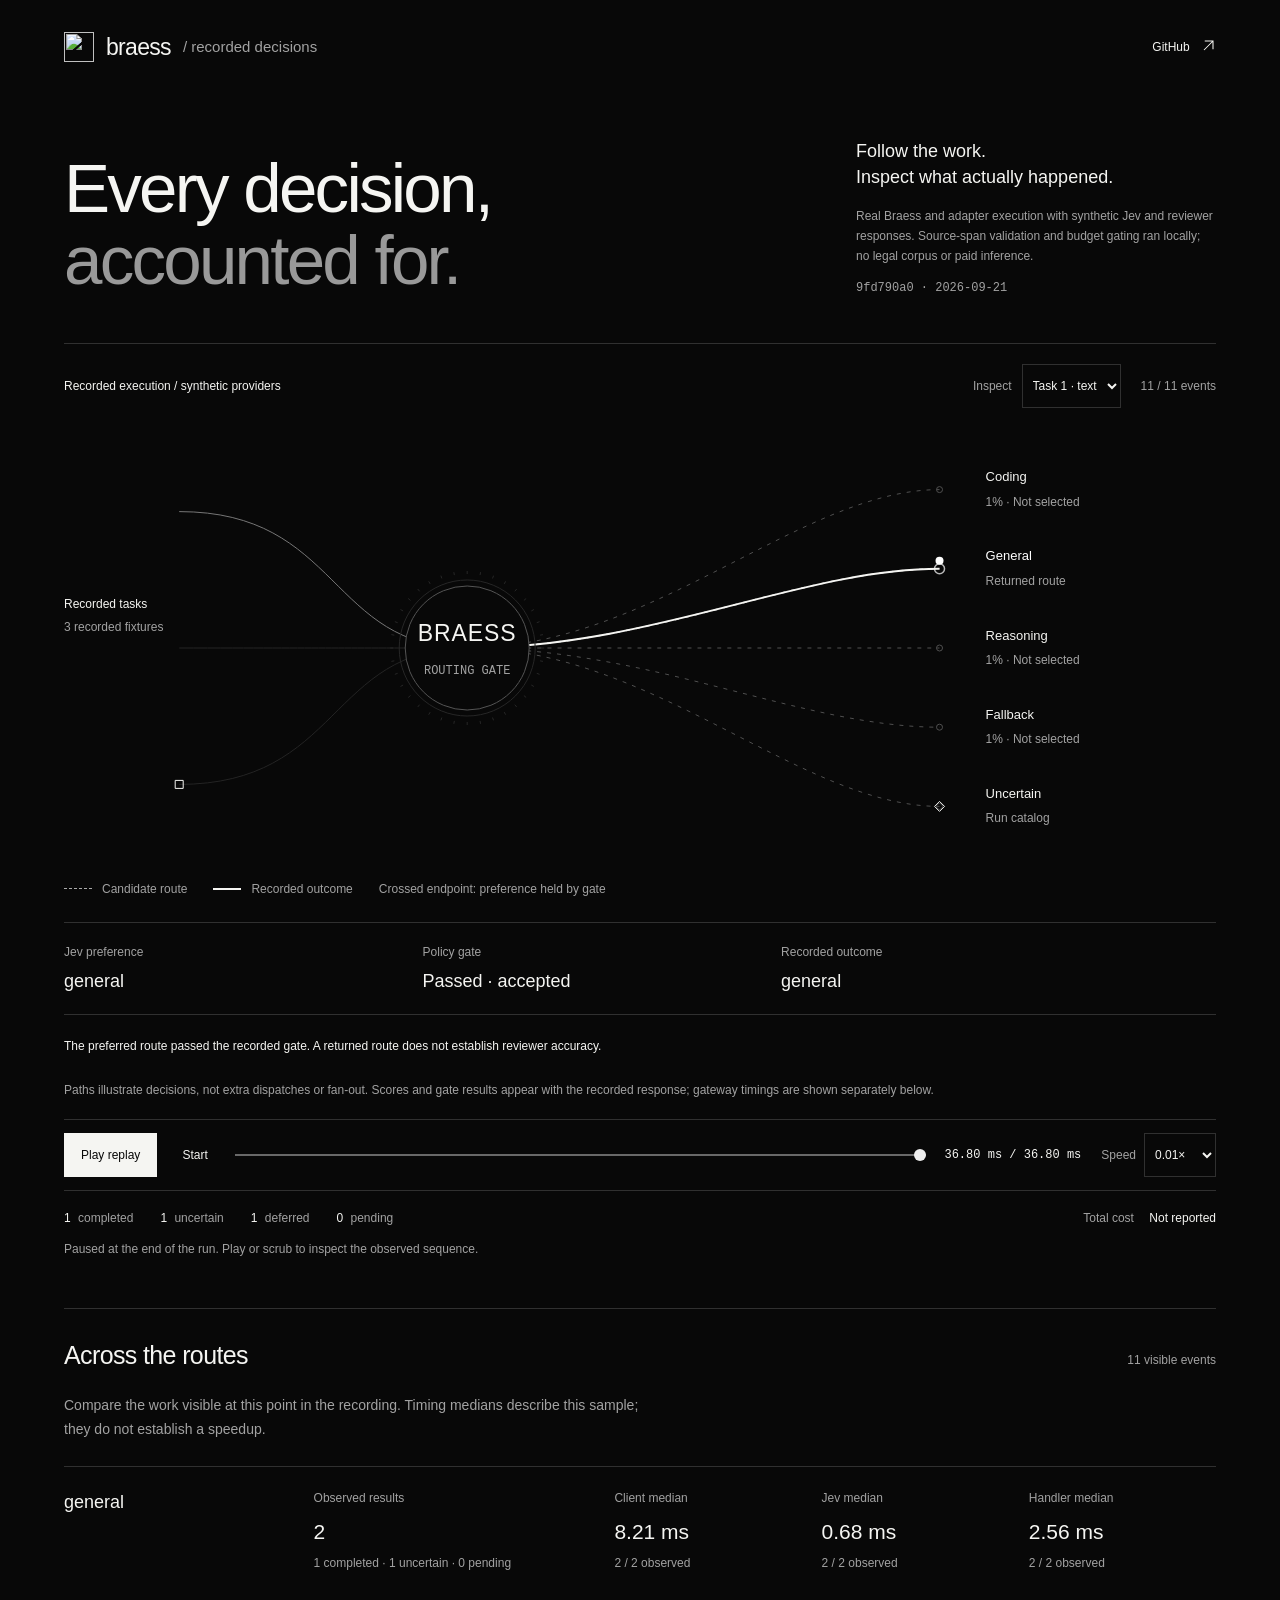
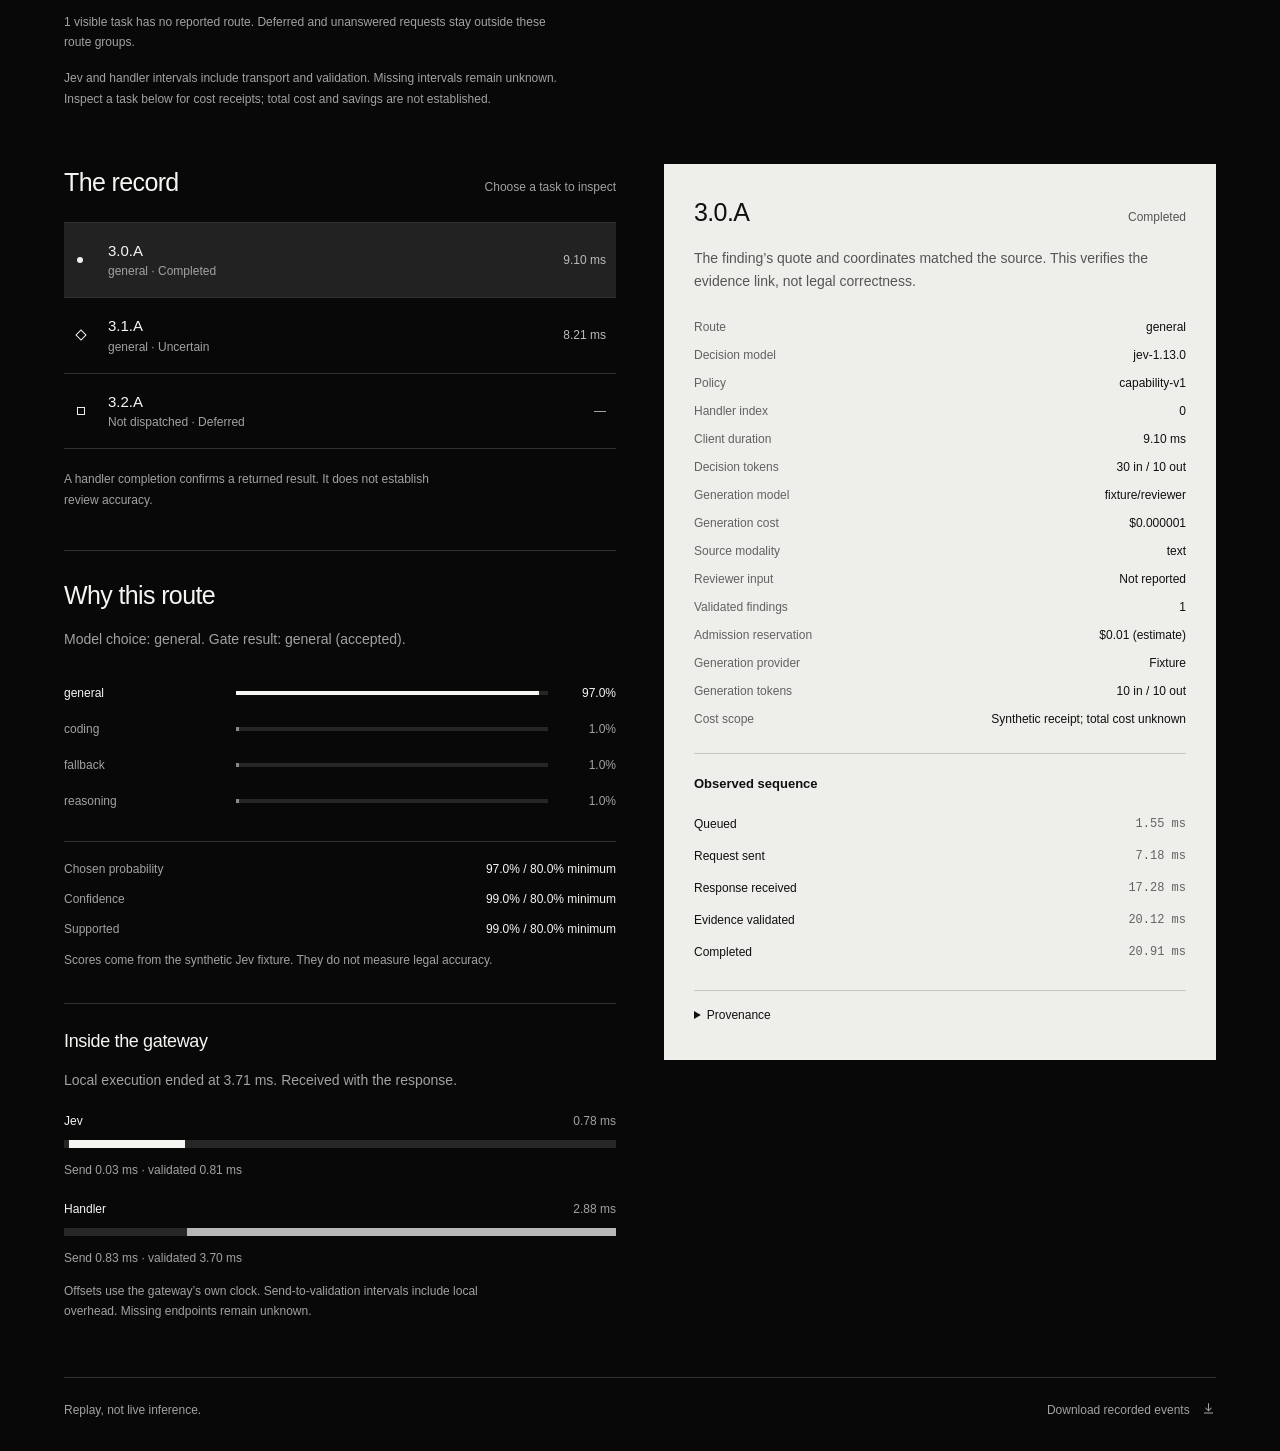
==== commit c2ff737a: "Show candidate branches and policy gate outcomes in replay" ====
--- a/demo/web/index.html
+++ b/demo/web/index.html
@@ -13,9 +13,11 @@
 <main>
 <section class="intro"><h1>Every decision,<br><span>accounted for.</span></h1><div class="scope"><p>Follow the work.<br>Inspect what actually happened.</p><p id="scope">Loading the recorded run…</p><p class="run-id" id="run-id"></p></div></section>
 <section class="instrument" aria-label="Recorded routing activity">
-<div class="instrument-top"><span id="scope-label">Loading evidence</span><span id="event-count">—</span></div>
-<div class="stage"><canvas id="flow" aria-hidden="true"></canvas><div class="intake">Recorded tasks<span id="task-total">—</span></div><div class="aperture"><strong>BRAESS</strong><span>REQUEST OBSERVER</span></div><div id="lanes"></div></div>
-<p class="path-note">Measured client events. Paths illustrate returned routes; gateway timings are shown separately below.</p>
+<div class="instrument-top"><span id="scope-label">Loading evidence</span><label class="flow-select">Inspect <select id="flow-task" aria-label="Task in routing diagram"></select></label><span id="event-count">—</span></div>
+<div class="stage"><canvas id="flow" aria-hidden="true"></canvas><div class="intake">Recorded tasks<span id="task-total">—</span></div><div class="aperture"><strong>BRAESS</strong><span>ROUTING GATE</span></div><div id="lanes"></div></div>
+<div class="branch-legend"><span><i class="candidate-key" aria-hidden="true"></i>Candidate route</span><span><i class="returned-key" aria-hidden="true"></i>Recorded outcome</span><span>Crossed endpoint: preference held by gate</span></div>
+<div class="branch-story" aria-label="Selected task routing decision"><div><span>Jev preference</span><strong id="branch-choice">Not observed yet</strong></div><div><span>Policy gate</span><strong id="branch-gate">Not observed yet</strong></div><div><span>Recorded outcome</span><strong id="branch-outcome">Not observed yet</strong></div></div>
+<p id="branch-context" class="path-note"></p><p class="path-note">Paths illustrate decisions, not extra dispatches or fan-out. Scores and gate results appear with the recorded response; gateway timings are shown separately below.</p>
 <div id="controls" class="controls"><button id="play" disabled>Play replay</button><button id="reset" disabled>Start</button><label class="scrubber">Recorded time<input type="range" id="seek" min="0" max="1000" value="1000" disabled aria-label="Recorded time"></label><output id="time">—</output><label class="speed">Speed<select id="speed"><option value="0.001">0.001×</option><option value="0.01" selected>0.01×</option><option value="0.1">0.1×</option><option value="1">1×</option></select></label></div>
 <div class="run-summary" aria-live="off"><p><strong id="completed">—</strong> completed</p><p><strong id="uncertain">—</strong> uncertain</p><p><strong id="deferred">—</strong> deferred</p><p><strong id="pending">—</strong> pending</p><p>Total cost <strong id="cost">Not reported</strong></p></div>
 <p id="status" role="status" class="status">Loading replay data. No provider calls are made by this page.</p>
--- a/demo/web/style.css
+++ b/demo/web/style.css
@@ -25,3 +25,7 @@
 
 .lane{max-width:16%;white-space:normal;overflow-wrap:anywhere}@media(max-width:600px){.lane{max-width:24%}}
 .review{grid-template-columns:minmax(0,1fr) minmax(0,1fr)}.task-index,.evidence{min-width:0}.task-row{grid-template-columns:22px minmax(0,1fr) auto}.task-row>span:nth-child(2),.evidence-heading h2{min-width:0;overflow-wrap:anywhere}.evidence-heading>span{flex-shrink:0}@media(max-width:600px){.review{grid-template-columns:minmax(0,1fr)}}
+
+/* Decision topology extends the shared monochrome replay instrument. */
+.stage .aperture{left:35%;top:50%}.stage .lane{left:80%;max-width:20%;font-size:13px}.stage .lane span{font-size:12px;line-height:1.6;margin-top:6px}.lane[data-preferred=true]{color:#f5f5f2}.lane[data-returned=true]{color:#fff}.flow-select{display:flex;align-items:center;gap:10px;margin-left:auto}.instrument-top{align-items:center}.branch-legend{display:flex;flex-wrap:wrap;gap:12px 26px;font-size:12px;color:var(--muted);padding:12px 0 24px}.branch-legend span{display:flex;align-items:center;gap:10px}.branch-legend i{display:inline-block;width:28px;border-top:1px dashed #aaa}.branch-legend .returned-key{border-top:2px solid var(--ink)}.branch-story{display:grid;grid-template-columns:1fr 1fr 1.3fr;gap:24px;border-block:1px solid var(--line);padding:20px 0;margin-bottom:16px}.branch-story span{display:block;color:var(--muted);font-size:12px;margin-bottom:8px}.branch-story strong{font-weight:400;font-size:18px;line-height:1.4;overflow-wrap:anywhere}#branch-context{max-width:90ch;color:var(--ink)}
+@media(max-width:600px){.stage .lane{left:71%;max-width:29%;font-size:12px}.stage .lane span{font-size:11px}.stage .aperture strong{font-size:16px}.stage .aperture span{font-size:9px;margin-top:7px}.stage .intake{top:5%;font-size:11px}.instrument-top{flex-wrap:wrap;gap:12px}.flow-select{margin-left:0}.branch-story{grid-template-columns:1fr;gap:18px}.branch-story>div{display:grid;grid-template-columns:100px minmax(0,1fr);gap:14px;align-items:baseline}.branch-story span{margin:0}.branch-story strong{font-size:15px}.branch-legend{font-size:11px;gap:10px 18px}}
